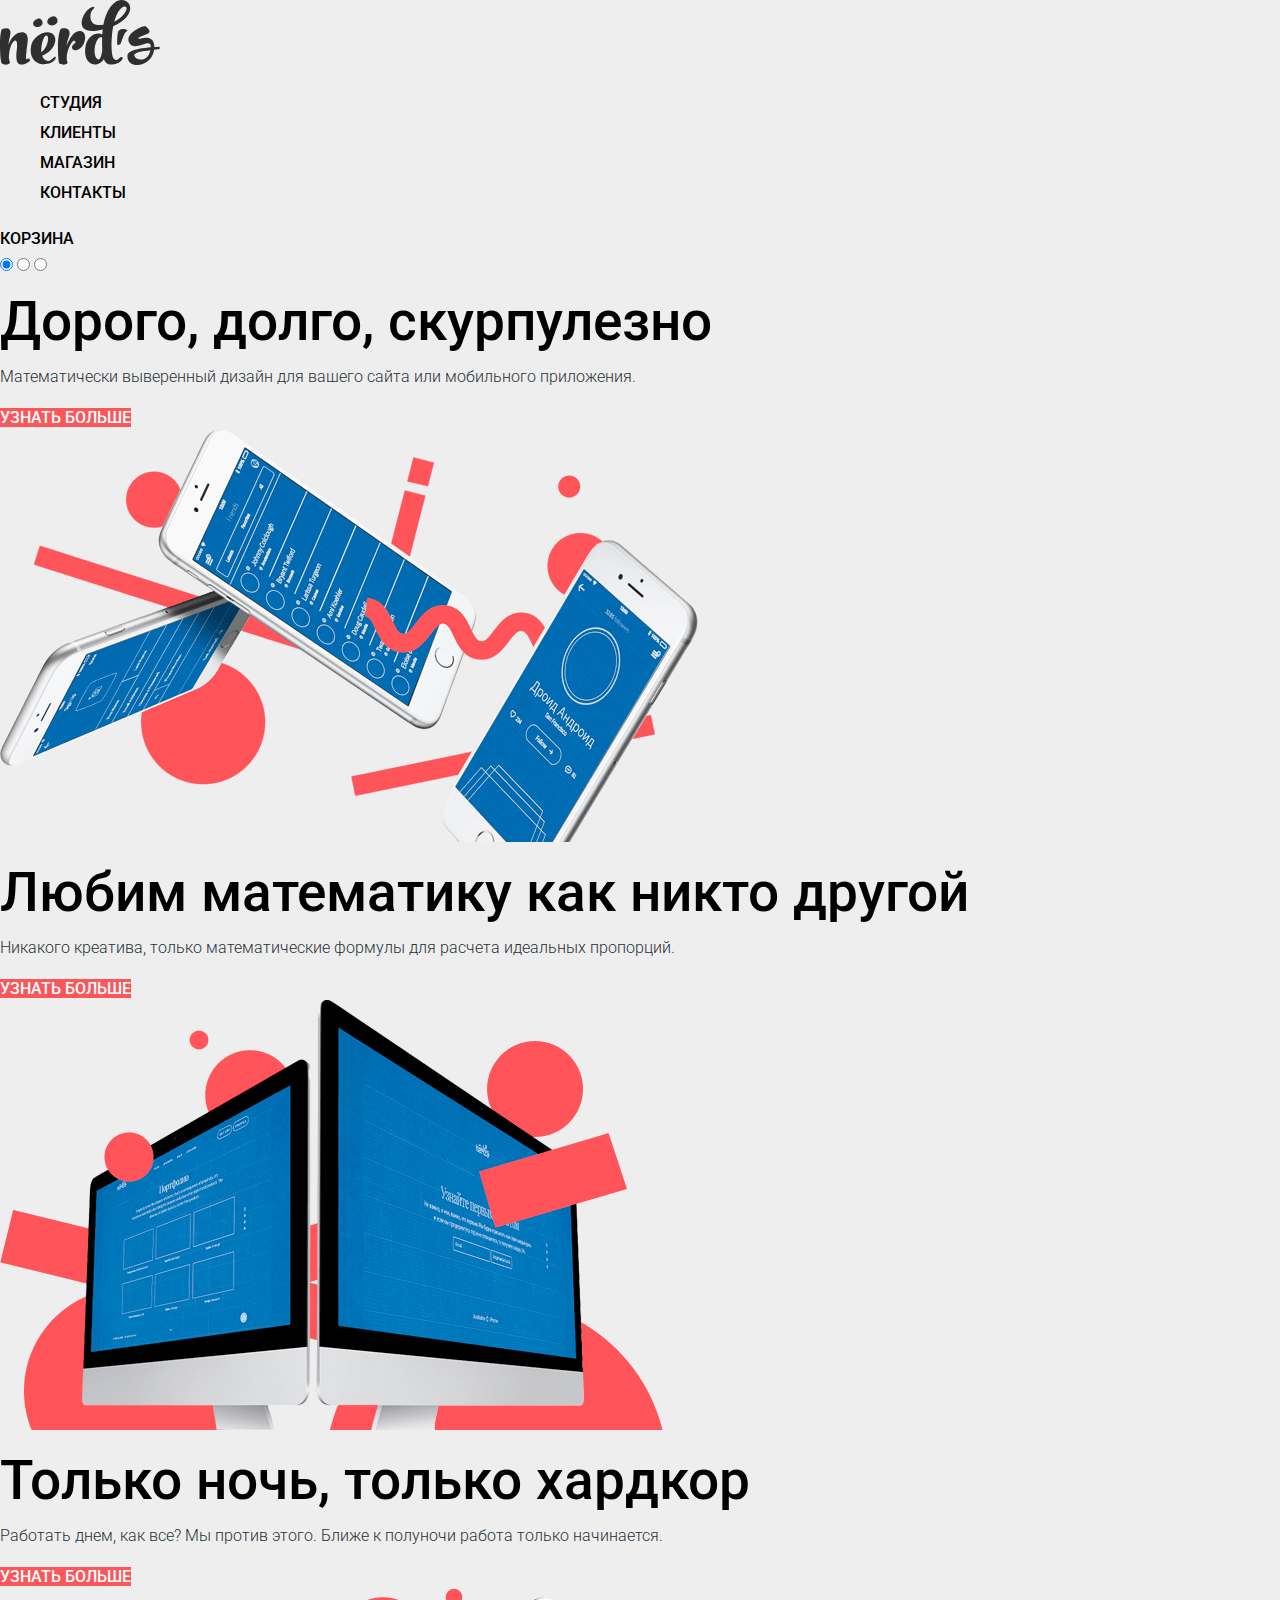
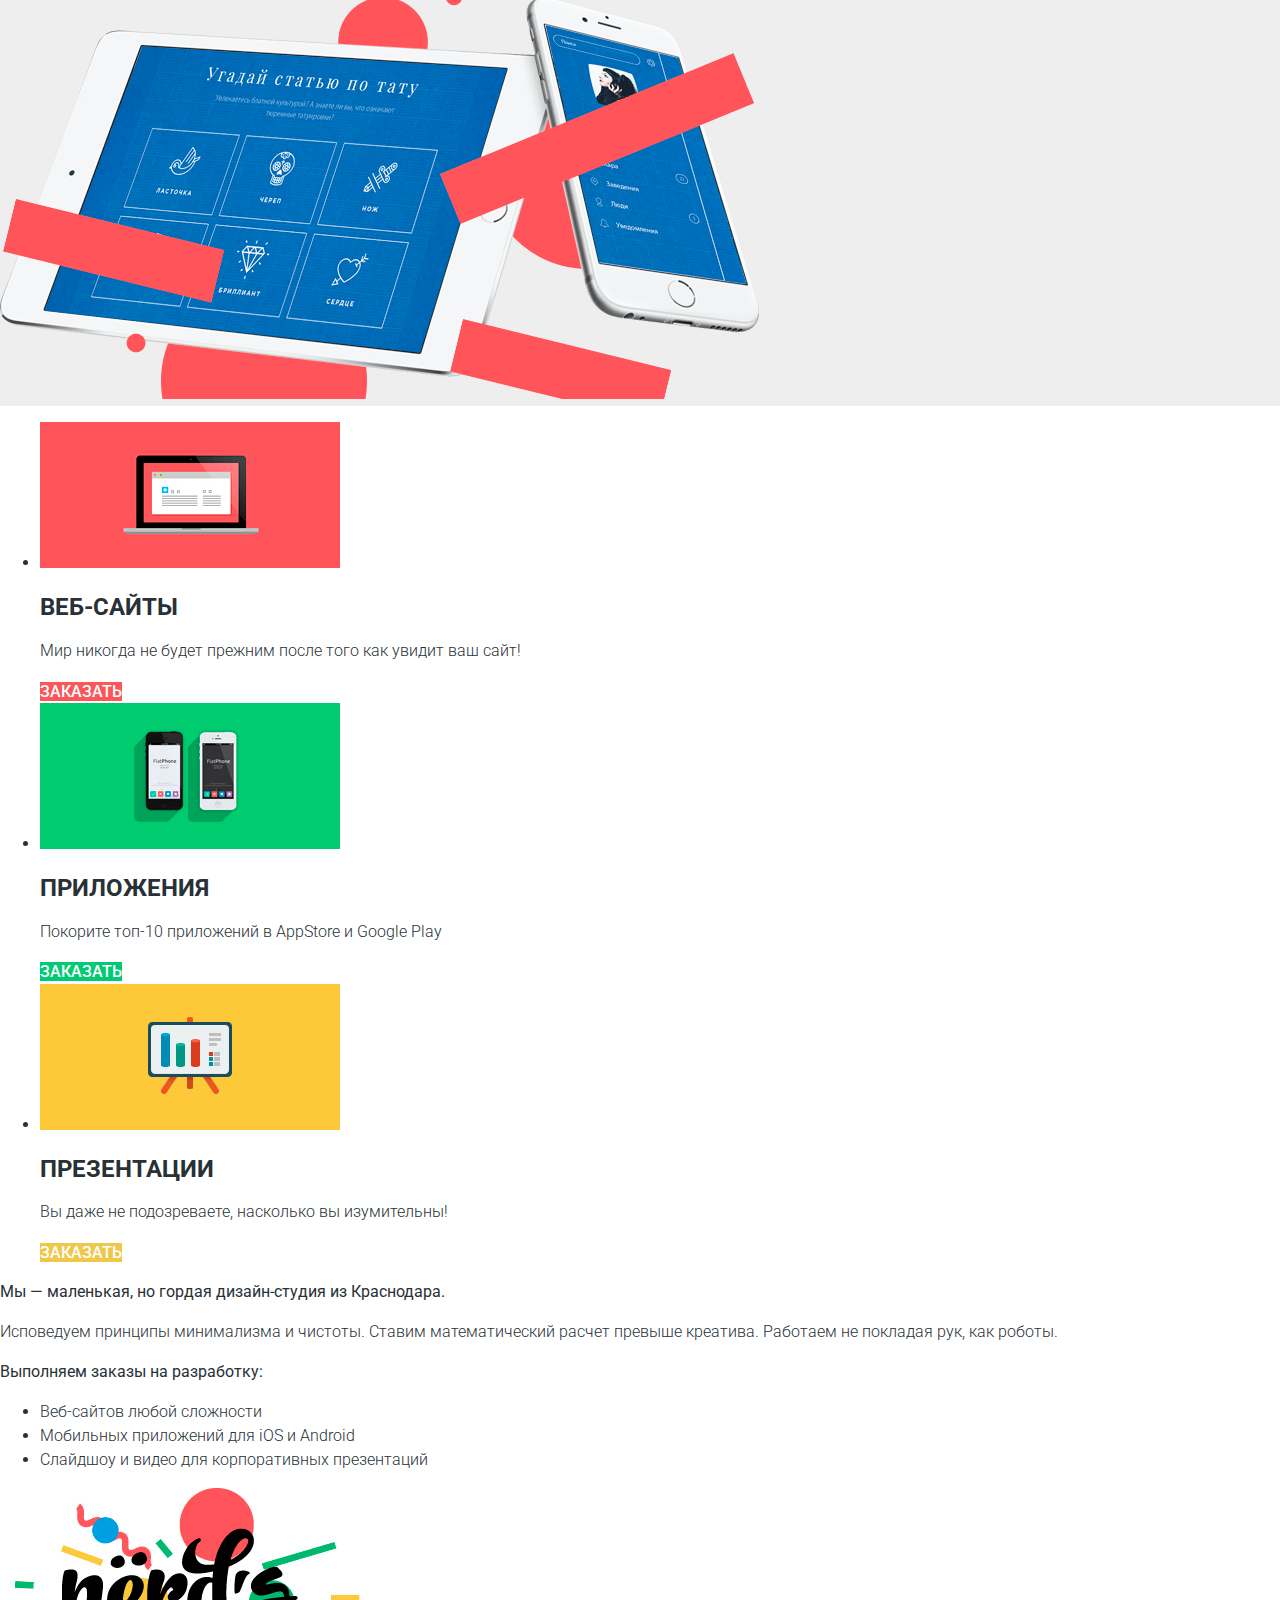
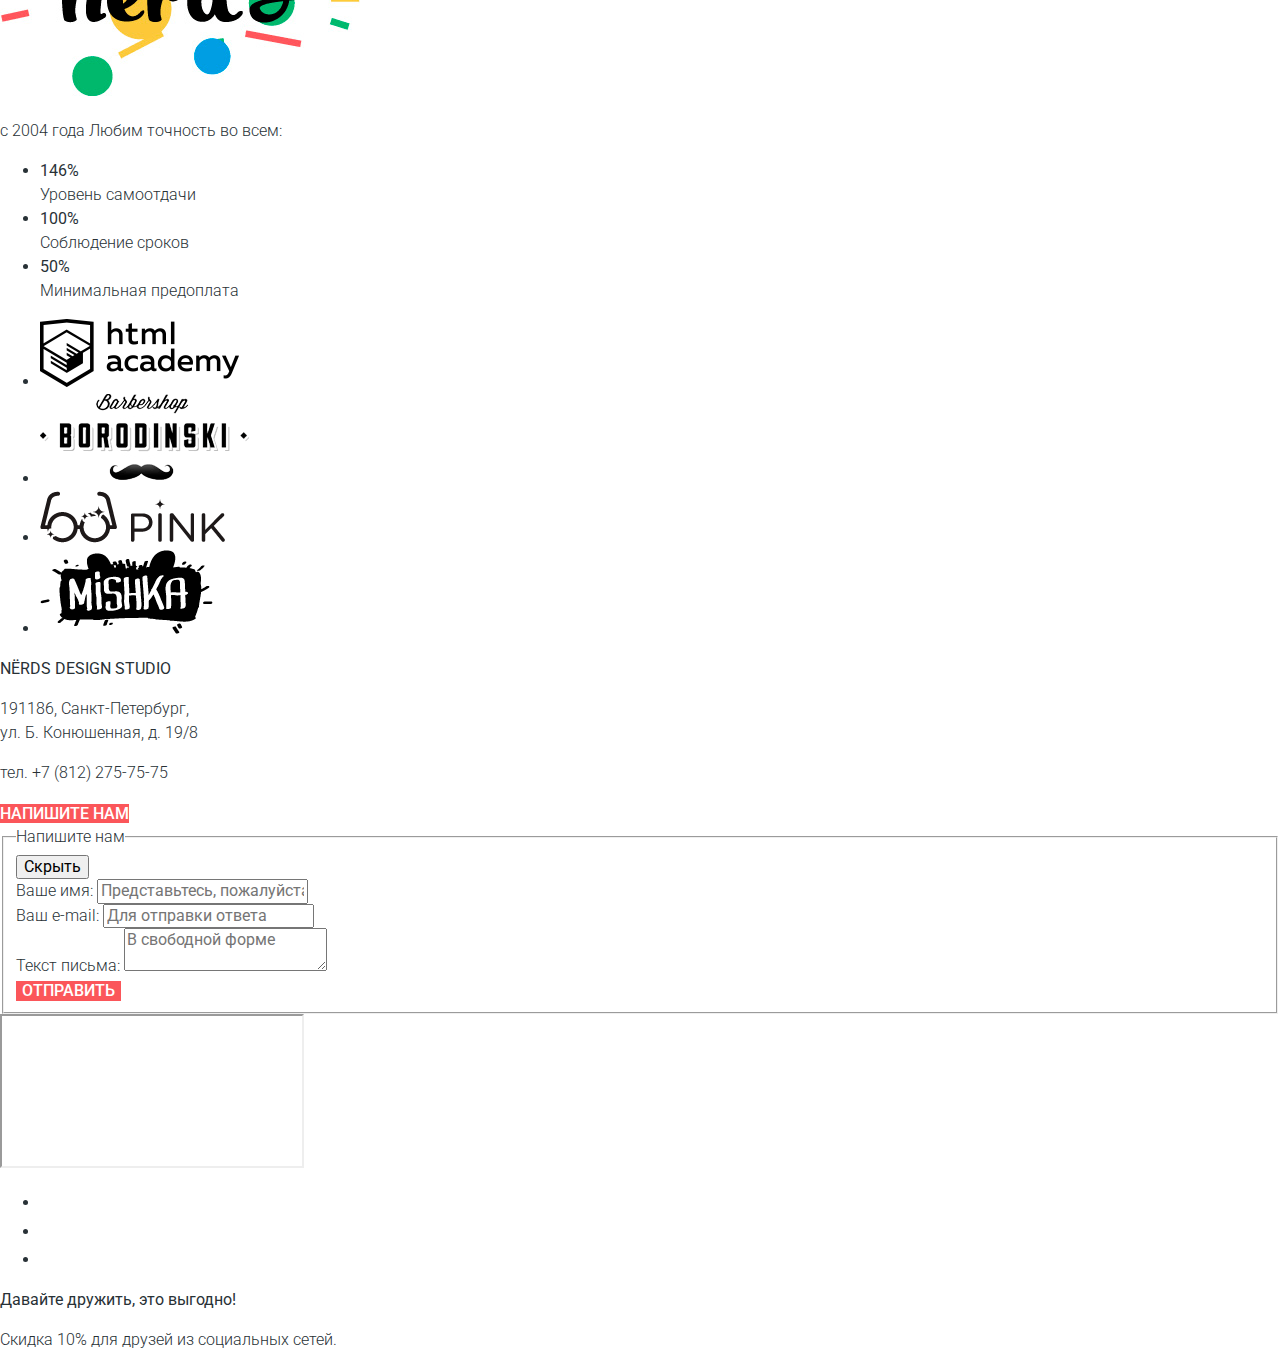
==== index.html @ 7678beea "Початок CSS" ====
<!DOCTYPE html>
<html lang="ru">
<head>
	<meta charset="UTF-8">
	<title>NERDS - главная страница</title>
	<link href="https://fonts.googleapis.com/css?family=Roboto:400,500,700&amp;subset=cyrillic" rel="stylesheet">
	<link rel="stylesheet" href="normalize.css">
	<link rel="stylesheet" href="main.css">
</head>
<body>
	<header>

		<div class="conteiner">

			<div class="logo">
				<a><img src="img/nerds-logo.svg" width="160" height="65" alt="NERDS" ></a>
			</div>

			<nav class="main-navigation">
				<ul>
					<li>
						<a href="#">Студия</a>
					</li>
					<li>
						<a href="#">Клиенты</a>
					</li>
					<li>
						<a href="catalog.html">Магазин</a>
					</li>
					<li>
						<a href="#">Контакты</a>
					</li>
				</ul>
			</nav>

			<div class="user-block">
				<a href="#" class="user-cart">Корзина</a>
			</div>

		</div>

	</header>

	<main>
		
		<section class="features-slider">

			<div class="conteiner">

				<div class="slider-controls">
	
					<input id="firstSlide" type="radio" name="slide" checked>
					<input id="sekondSlide" type="radio" name="slide">
					<input id="thirdSlide" type="radio" name="slide">

				</div>
				<div class="slide-1">

					<div class="feature-text">
						<p><b class="slide-lead">Дорого, долго, скурпулезно</b></p>
						<p>Математически выверенный дизайн 
						для вашего сайта или мобильного приложения.</p>
						<a class="btn btn-red" href="#">Узнать больше</a>
					</div>
	
					<img class="slide-img" src="img/slide1.png" width="698" height="413" alt="">

				</div>

				<div class="slide-2">

					<div class="feature-text">
						<p><b class="slide-lead">Любим математику как никто другой</b></p>
						<p>Никакого креатива, только математические формулы 
						для расчета идеальных пропорций.</p>
						<a class="btn btn-red" href="#">Узнать больше</a>
					</div>

					<img class="slide-img" src="img/slide2.png" width="663" height="430" alt="">

				</div>

				<div class="slide-3">
					<div class="feature-text">
						<p><b class="slide-lead">Только ночь, только хардкор</b></p>
						<p>Работать днем, как все? Мы против этого.
						Ближе к полуночи работа только начинается.</p>
						<a class="btn btn-red" href="#">Узнать больше</a>
					</div>

					<img class="slide-img" src="img/slide3.png" width="759" height="411" alt="">

				</div>
			</div>		
		</section>

		<section class="servises" class="conteiner">
			<ul class="servises-items">
				<li>
					<img src="img/illustration-1.png" width="300" height="146" alt="ВЕБ-САЙТЫ" class="servises-image">
					<h2>ВЕБ-САЙТЫ</h2>
					<p>Мир никогда не будет прежним после того как увидит ваш сайт!</p>
					<a class="btn btn-red" href="#" >Заказать</a>
				</li>

				<li>
					<img src="img/illustration-2.png" width="300" height="146" alt="ПРИЛОЖЕНИЯ" class="servises-image">
					<h2>ПРИЛОЖЕНИЯ</h2>
					<p>Покорите топ-10 приложений в AppStore и Google Play</p>
					<a class="btn btn-green" href="#">Заказать</a>
				</li>

				<li>
					<img src="img/illustration-3.png" width="300" height="146" alt="ПРЕЗЕНТАЦИИ" class="servises-image">
					<h2>ПРЕЗЕНТАЦИИ</h2>
					<p>Вы даже не подозреваете, насколько вы изумительны!</p>
					<a class="btn btn-yelow" href="#">Заказать</a>
				</li>
			</ul>
			</section>

		<section class="about-as"  class="conteiner">

			<div class="about-right">
				<p><b class="about-lead">Мы — маленькая, но гордая
				дизайн-студия из Краснодара.</b></p>
				<p>Исповедуем принципы минимализма и чистоты. Ставим математический расчет
				превыше креатива. Работаем не покладая рук, как роботы.</p>
				<b>Выполняем заказы на разработку:</b>
				<ul class="servises-list">
					<li>Веб-сайтов любой сложности</li>
					<li>Мобильных приложений для iOS и Android</li>
					<li>Слайдшоу и видео для корпоративных презентаций</li>
				</ul>
			</div>

			<div class="about-left">
				<img src="img/nerds-illustration.png" width="360" height="208" alt="NERDS" class="abaut-logo">
				<div class="about-fitchers">
					<p>с 2004 года Любим точность во всем:</p>
					<ul>
						<li><b>146%</b> <br> Уровень
						самоотдачи</li>
						<li><b>100%</b> <br> Соблюдение 
						сроков</li>
						<li><b>50%</b> <br> Минимальная
						предоплата</li>
					</ul>
				</div>
			</div>

		</section>

		<div class="partners" class="conteiner">

			<ul class="partners-logo">

				<li><a href="#"><img src="img/logo-1.png" width="199" height="68" alt="HTMLAcademi"></a></li>

				<li><a href="#"><img src="img/logo-2.png" width="209" height="90" alt="Borodinski"></a></li>

				<li><a href="#"><img src="img/logo-3.png" width="185" height="52" alt="Pink"></a></li>

				<li><a href="#"><img src="img/logo-4.png" width="173" height="84" alt="Mishka"></a></li>

			</ul>

		</div>
		
	</main>

	<footer>

		<div class="map-with-contacts">

			<div class="conteiner">

				<div class="contacts">
					<b>NЁRDS DESIGN STUDIO</b>
					<p>191186, Санкт-Петербург,<br>
					ул. Б. Конюшенная, д. 19/8</p>
					<p>тел. +7 (812) 275-75-75</p>
					<a class="btn btn-red" href="#">Напишите нам</a>
				</div>

				<form action="#" method="post" class="write-us hidden">
					<fieldset class="write-us-field">
						<legend class="write-us-legend">Напишите нам</legend>
						<button type="button" class="close-cross-btn"><span class="visually-hidden">Скрыть</span></button>
						<div class="conteiner-iput-name">
							<label class="text-input">Ваше имя:
								<input type="text" name="user-name" placeholder="Представьтесь, пожалуйста">
							</label>
						</div>
						<div class="conteiner-iput-mail">
							<label class="text-input">Ваш e-mail:
								<input type="text" name="user-mail" placeholder="Для отправки ответа">
							</label>
						</div>
						<div class="conteiner-iput-text">
							<label class="text-input">Текст письма:
								<textarea name="user-text" id="user-text-input" placeholder="В свободной форме"></textarea>
							</label>
						</div>
						<button type="submit" class="btn btn-red">ОТПРАВИТЬ</button>
					</fieldset>
				</form>

			</div>

			<iframe class="map" src="https://www.google.com/maps/embed?pb=!1m18!1m12!1m3!1d1998.5989817947686!2d30.320959575543156!3d59.93879621560312!2m3!1f0!2f0!3f0!3m2!1i1024!2i768!4f13.1!3m3!1m2!1s0x4696310fca5ba729%3A0xea9c53d4493c879f!2z0JHQvtC70YzRiNCw0Y8g0JrQvtC90Y7RiNC10L3QvdCw0Y8g0YPQuy4sIDE5LCDQodCw0L3QutGCLdCf0LXRgtC10YDQsdGD0YDQsywgMTkxMTg2!5e0!3m2!1sru!2sru!4v1505742543957"></iframe>

		</div>

		<div class="conteiner">

			<div class="social-links">

				<ul class="social-icons">
					<li><a href="#"><img src="img/vk-icon.svg" width="26" height="15" alt="Вконтакте"></a></li>
					<li><a href="#"><img src="img/fb-icon.svg" width="12" height="22" alt="Фейсбук"></a></li>
					<li><a href="#"><img src="img/insta-icon.svg" width="21" height="21" alt="Твитер"></a></li>
				</ul>

				<div class="slogan">
					<b>Давайте дружить, это выгодно!</b>
					<p>Скидка 10% для друзей из социальных сетей.</p>
				</div>

			</div>

		</div>		
	</footer>
</body>
</html>
---- main.css ----
body {
	padding: 0;
	margin: 0;

	font-family: "Roboto", Arial, sans-serif;
	font-size: 16px;
	line-height: 24px;
	font-weight: 300;
	color: #283136;
}

a {
 	text-decoration: none;
}

.btn {
 	font-size: 16px;
	line-height: 18px;
	font-weight: 500;
	color: #ffffff;
	text-transform: uppercase;
	text-align: center;
	vertical-align: middle;
	border: none;
}

.btn-red {
 	background-color: #fb565a;
}

.btn-red:hover,
.btn-red:focus {
	background-color: #e74246;
}

.btn-red:active {
	background-color: #d7373b;
	box-shadow: inset 0 3px 0 0 #c13135;
	color: #e37376;
}

.btn-green {
 	background-color: #00ca74;
}

.btn-green:hover,
.btn-green:focus {
	background-color: #00bc6c;
}

.btn-green:active {
	background-color: #00aa62;
	box-shadow: inset 0 3px 0 0 #009958;
	color: #4dc491;
}

.btn-yelow {
 	background-color: #efc84a;
}

.btn-yelow:hover,
.btn-yelow:focus {
	background-color: #eab534;
}

.btn-yelow:active {
	background-color: #e5a722;
	box-shadow: inset 0 3px 0 0 #ce961f;
	color: #ebba53;
}

.btn-gray {
	color: #000000;
	background-color: #eeeeee;
}

.btn-gray:hover,
.btn-gray:focus {
	background-color: #dfdfdf;
}

.btn-gray:active {
	background-color: #d5d5d5;
	box-shadow: inset 0 3px 0 0 #bfbfbf;
	color: #959595;
}

.main-navigation, .user-block {
 	line-height: 30px;
	font-weight: 500;
	color: #000000;
	text-transform: uppercase;
}

.main-navigation ul {
 	list-style: none;
}

.main-navigation a, .user-block a {
	color: #000000;
}

.main-navigation a:hover,
.user-block a:hover,
.main-navigation a:focus,
.user-block a:focus {
	color: #fb565a;
}

.main-navigation a:active,
.user-block a:active {
	color: inherit;
	opacity: 0.3;
}

.logo a:hover,
.logo a:focus {
	opacity: 0.8;
}
.logo a:active {
	opacity: 0.3;
}

header {
	background-color: #eeeeee;
}

.feature-text {
	text-align: left;
}

.slide-lead {
	font-size: 55px;
	line-height: 55px;
	font-weight: 500;
	color: #000000;
}

.features-slider {
	background-color: #eeeeee;
}
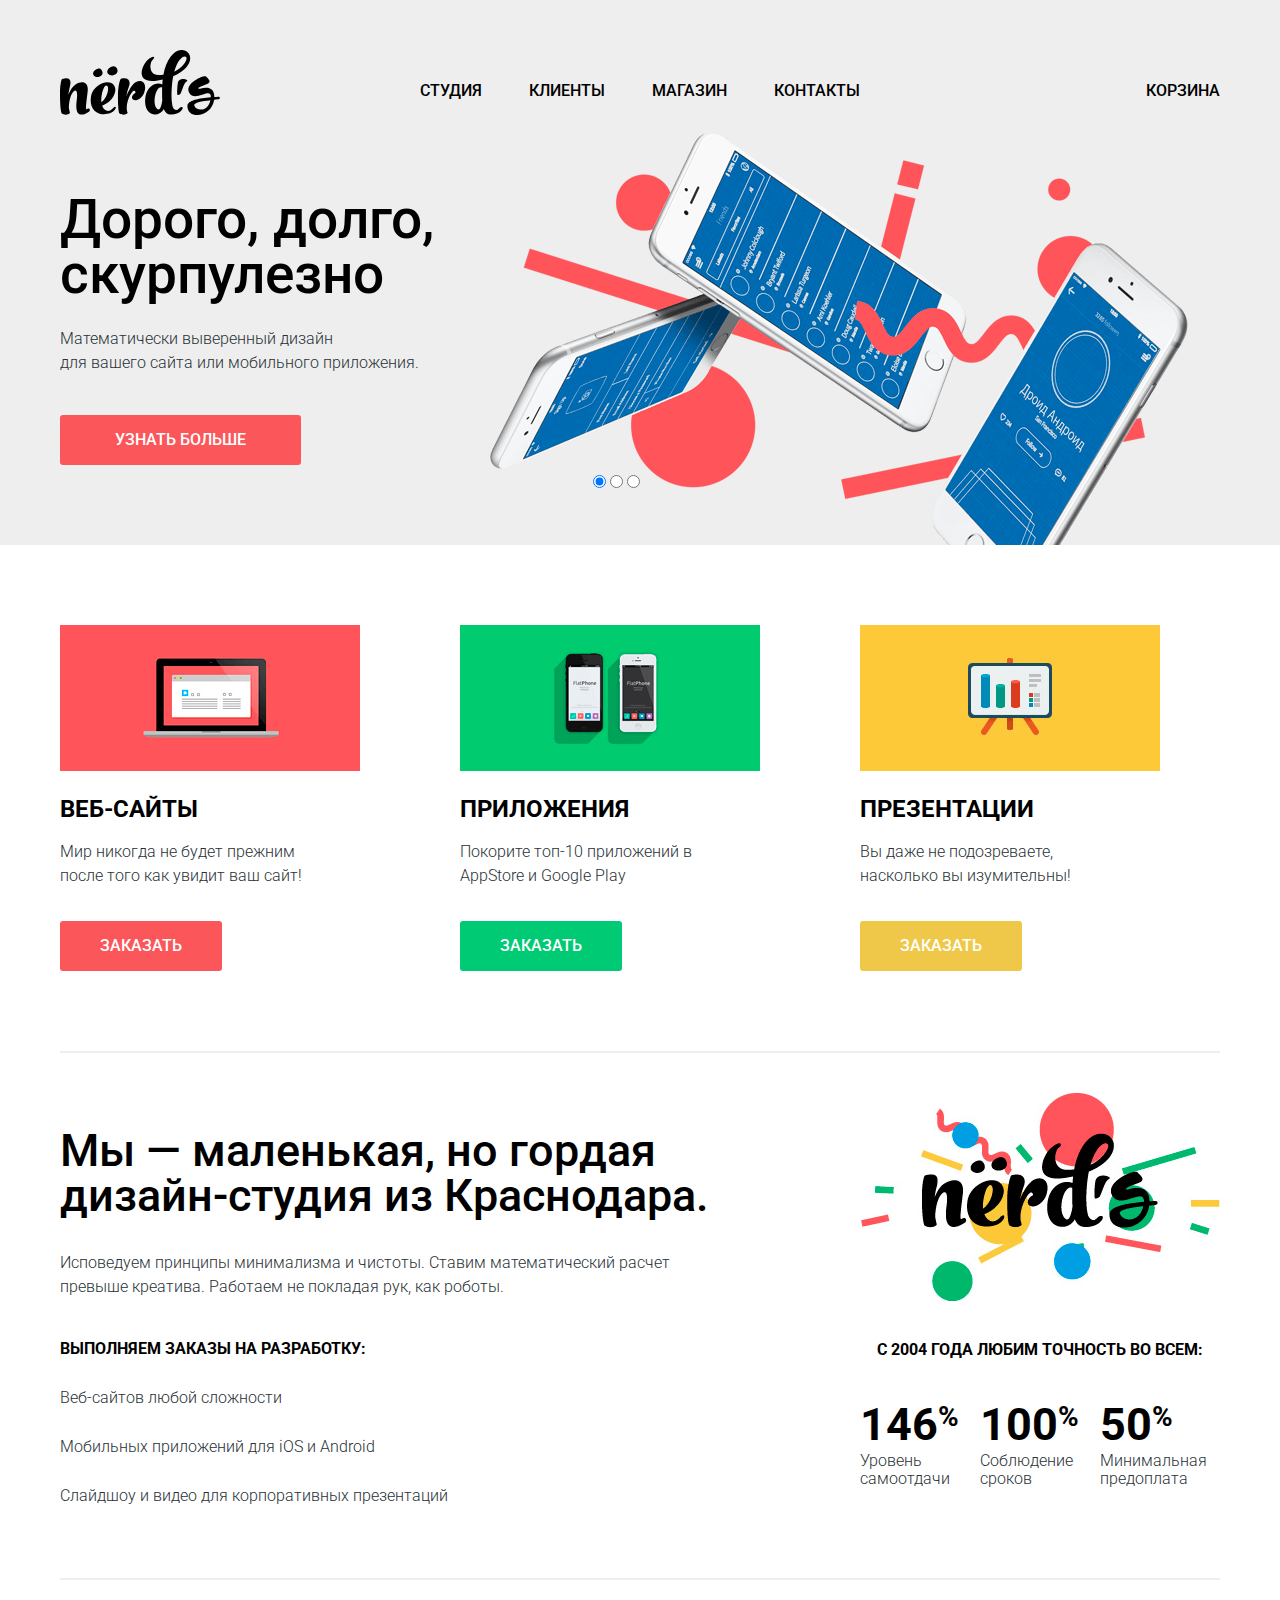
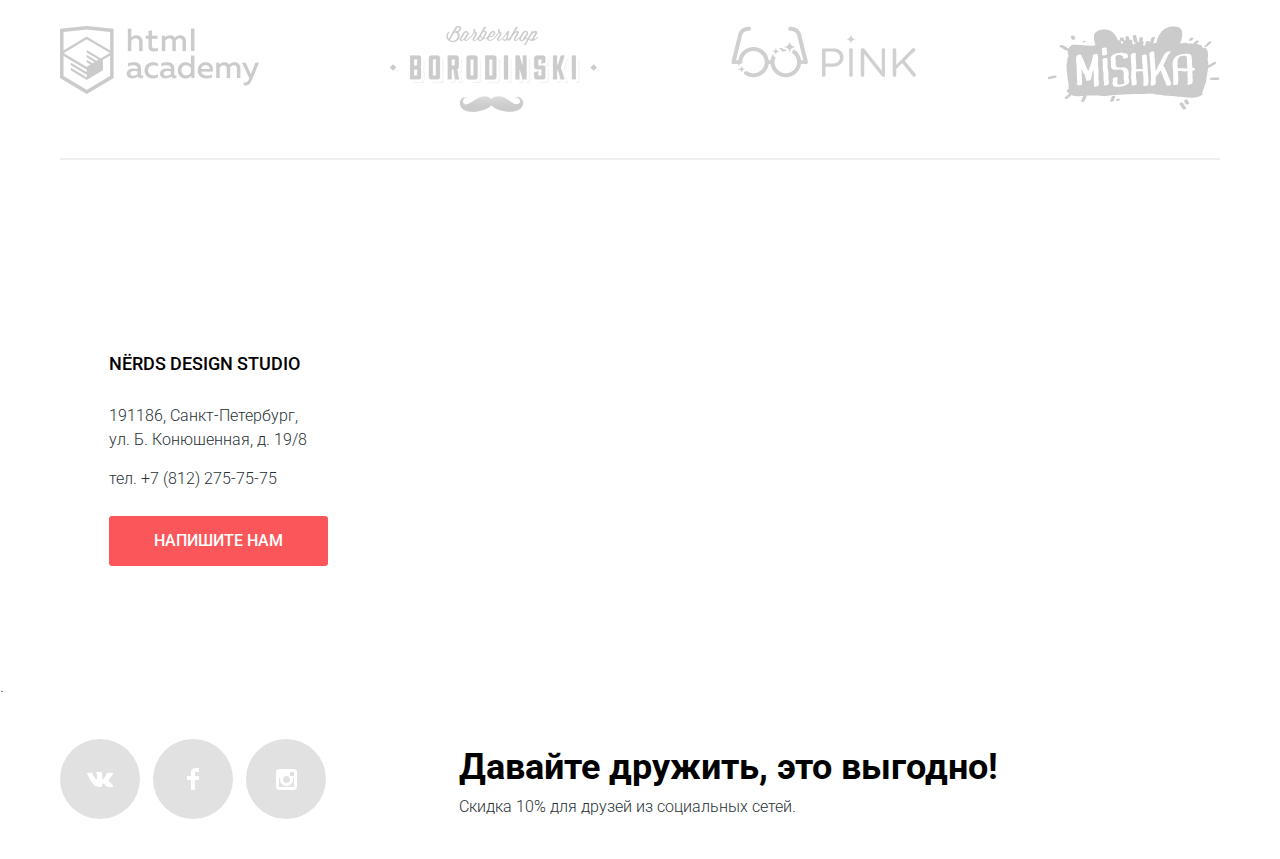
==== commit e3f221da: "Сверстал главную страницу(css)" ====
--- a/index.html
+++ b/index.html
@@ -8,9 +8,10 @@
 	<link rel="stylesheet" href="main.css">
 </head>
 <body>
-	<header>
-
-		<div class="conteiner">
+
+	<header class="main-header">
+
+		<div class="conteiner main-navigation-block">
 
 			<div class="logo">
 				<a><img src="img/nerds-logo.svg" width="160" height="65" alt="NERDS" ></a>
@@ -54,167 +55,171 @@
 					<input id="thirdSlide" type="radio" name="slide">
 
 				</div>
-				<div class="slide-1">
+				<div class="slide-1 slide-content active">
 
 					<div class="feature-text">
 						<p><b class="slide-lead">Дорого, долго, скурпулезно</b></p>
-						<p>Математически выверенный дизайн 
+						<p>Математически выверенный дизайн<br> 
 						для вашего сайта или мобильного приложения.</p>
 						<a class="btn btn-red" href="#">Узнать больше</a>
 					</div>
-	
-					<img class="slide-img" src="img/slide1.png" width="698" height="413" alt="">
-
-				</div>
-
-				<div class="slide-2">
+						
+				</div>
+
+				<div class="slide-2 slide-content">
 
 					<div class="feature-text">
 						<p><b class="slide-lead">Любим математику как никто другой</b></p>
-						<p>Никакого креатива, только математические формулы 
+						<p>Никакого креатива, только математические формулы<br>
 						для расчета идеальных пропорций.</p>
 						<a class="btn btn-red" href="#">Узнать больше</a>
 					</div>
 
-					<img class="slide-img" src="img/slide2.png" width="663" height="430" alt="">
-
-				</div>
-
-				<div class="slide-3">
+				</div>
+
+				<div class="slide-3 slide-content">
 					<div class="feature-text">
-						<p><b class="slide-lead">Только ночь, только хардкор</b></p>
-						<p>Работать днем, как все? Мы против этого.
+						<p><b class="slide-lead">Только ночь,<br>только хардкор</b></p>
+						<p>Работать днем, как все? Мы против этого.<br>
 						Ближе к полуночи работа только начинается.</p>
 						<a class="btn btn-red" href="#">Узнать больше</a>
 					</div>
 
-					<img class="slide-img" src="img/slide3.png" width="759" height="411" alt="">
-
 				</div>
 			</div>		
 		</section>
 
-		<section class="servises" class="conteiner">
-			<ul class="servises-items">
-				<li>
-					<img src="img/illustration-1.png" width="300" height="146" alt="ВЕБ-САЙТЫ" class="servises-image">
-					<h2>ВЕБ-САЙТЫ</h2>
-					<p>Мир никогда не будет прежним после того как увидит ваш сайт!</p>
-					<a class="btn btn-red" href="#" >Заказать</a>
-				</li>
-
-				<li>
-					<img src="img/illustration-2.png" width="300" height="146" alt="ПРИЛОЖЕНИЯ" class="servises-image">
-					<h2>ПРИЛОЖЕНИЯ</h2>
-					<p>Покорите топ-10 приложений в AppStore и Google Play</p>
-					<a class="btn btn-green" href="#">Заказать</a>
-				</li>
-
-				<li>
-					<img src="img/illustration-3.png" width="300" height="146" alt="ПРЕЗЕНТАЦИИ" class="servises-image">
-					<h2>ПРЕЗЕНТАЦИИ</h2>
-					<p>Вы даже не подозреваете, насколько вы изумительны!</p>
-					<a class="btn btn-yelow" href="#">Заказать</a>
-				</li>
-			</ul>
+		<div class="conteiner">
+			<section class="servises">
+				<ul class="servises-items">
+					<li>
+						<img src="img/illustration-1.png" width="300" height="146" alt="ВЕБ-САЙТЫ" class="servises-image">
+						<h2>ВЕБ-САЙТЫ</h2>
+						<p>Мир никогда не будет прежним<br>после того как увидит ваш сайт!</p>
+						<a class="btn btn-red" href="#" >Заказать</a>
+					</li>
+
+					<li>
+						<img src="img/illustration-2.png" width="300" height="146" alt="ПРИЛОЖЕНИЯ" class="servises-image">
+						<h2>ПРИЛОЖЕНИЯ</h2>
+						<p>Покорите топ-10 приложений в<br>AppStore и Google Play</p>
+						<a class="btn btn-green" href="#">Заказать</a>
+					</li>
+
+					<li>
+						<img src="img/illustration-3.png" width="300" height="146" alt="ПРЕЗЕНТАЦИИ" class="servises-image">
+						<h2>ПРЕЗЕНТАЦИИ</h2>
+						<p>Вы даже не подозреваете,<br>насколько вы изумительны!</p>
+						<a class="btn btn-yelow" href="#">Заказать</a>
+					</li>
+				</ul>
 			</section>
-
-		<section class="about-as"  class="conteiner">
-
-			<div class="about-right">
-				<p><b class="about-lead">Мы — маленькая, но гордая
-				дизайн-студия из Краснодара.</b></p>
-				<p>Исповедуем принципы минимализма и чистоты. Ставим математический расчет
-				превыше креатива. Работаем не покладая рук, как роботы.</p>
-				<b>Выполняем заказы на разработку:</b>
-				<ul class="servises-list">
-					<li>Веб-сайтов любой сложности</li>
-					<li>Мобильных приложений для iOS и Android</li>
-					<li>Слайдшоу и видео для корпоративных презентаций</li>
-				</ul>
-			</div>
-
-			<div class="about-left">
-				<img src="img/nerds-illustration.png" width="360" height="208" alt="NERDS" class="abaut-logo">
-				<div class="about-fitchers">
-					<p>с 2004 года Любим точность во всем:</p>
-					<ul>
-						<li><b>146%</b> <br> Уровень
-						самоотдачи</li>
-						<li><b>100%</b> <br> Соблюдение 
-						сроков</li>
-						<li><b>50%</b> <br> Минимальная
-						предоплата</li>
+		</div>
+
+		<div class="conteiner">
+			<section class="about-as">
+
+				<div class="about-right">
+					<p><b class="about-lead">Мы — маленькая, но гордая
+					дизайн-студия из Краснодара.</b></p>
+					<p class="about-text">Исповедуем принципы минимализма и чистоты. Ставим математический расчет
+					превыше креатива. Работаем не покладая рук, как роботы.</p>
+					<b>Выполняем заказы на разработку:</b>
+					<ul class="servises-list">
+						<li>Веб-сайтов любой сложности</li>
+						<li>Мобильных приложений для iOS и Android</li>
+						<li>Слайдшоу и видео для корпоративных презентаций</li>
 					</ul>
 				</div>
-			</div>
-
-		</section>
-
-		<div class="partners" class="conteiner">
-
-			<ul class="partners-logo">
-
-				<li><a href="#"><img src="img/logo-1.png" width="199" height="68" alt="HTMLAcademi"></a></li>
-
-				<li><a href="#"><img src="img/logo-2.png" width="209" height="90" alt="Borodinski"></a></li>
-
-				<li><a href="#"><img src="img/logo-3.png" width="185" height="52" alt="Pink"></a></li>
-
-				<li><a href="#"><img src="img/logo-4.png" width="173" height="84" alt="Mishka"></a></li>
-
-			</ul>
-
-		</div>
-		
+
+				<div class="about-left">
+					<img src="img/nerds-illustration.png" width="360" height="208" alt="NERDS" class="abaut-logo">
+					<div class="about-fitchers">
+						<p>с 2004 года Любим точность во всем:</p>
+						<ul>
+							<li><b>146<sup>%</sup></b> <br> Уровень
+							самоотдачи</li>
+							<li><b>100<sup>%</sup></b> <br> Соблюдение 
+							сроков</li>
+							<li><b>50<sup>%</sup></b> <br> Минимальная
+							предоплата</li>
+						</ul>
+					</div>
+				</div>
+
+			</section>
+		</div>
+
+		<div class="conteiner">
+			<section class="partners">
+
+				<ul class="partners-logo">
+
+					<li><a href="#"><img src="img/logo-1.png" width="199" height="68" alt="HTMLAcademi"></a></li>
+
+					<li><a href="#"><img src="img/logo-2.png" width="209" height="90" alt="Borodinski"></a></li>
+
+					<li><a href="#"><img src="img/logo-3.png" width="185" height="52" alt="Pink"></a></li>
+
+					<li><a href="#"><img src="img/logo-4.png" width="173" height="84" alt="Mishka"></a></li>
+
+				</ul>
+
+			</section>
+		</div>
+
 	</main>
 
 	<footer>
 
 		<div class="map-with-contacts">
 
-			<div class="conteiner">
-
-				<div class="contacts">
-					<b>NЁRDS DESIGN STUDIO</b>
-					<p>191186, Санкт-Петербург,<br>
-					ул. Б. Конюшенная, д. 19/8</p>
-					<p>тел. +7 (812) 275-75-75</p>
-					<a class="btn btn-red" href="#">Напишите нам</a>
-				</div>
-
-				<form action="#" method="post" class="write-us hidden">
-					<fieldset class="write-us-field">
-						<legend class="write-us-legend">Напишите нам</legend>
-						<button type="button" class="close-cross-btn"><span class="visually-hidden">Скрыть</span></button>
-						<div class="conteiner-iput-name">
-							<label class="text-input">Ваше имя:
-								<input type="text" name="user-name" placeholder="Представьтесь, пожалуйста">
-							</label>
-						</div>
-						<div class="conteiner-iput-mail">
-							<label class="text-input">Ваш e-mail:
-								<input type="text" name="user-mail" placeholder="Для отправки ответа">
-							</label>
-						</div>
-						<div class="conteiner-iput-text">
-							<label class="text-input">Текст письма:
-								<textarea name="user-text" id="user-text-input" placeholder="В свободной форме"></textarea>
-							</label>
-						</div>
-						<button type="submit" class="btn btn-red">ОТПРАВИТЬ</button>
-					</fieldset>
-				</form>
-
-			</div>
-
-			<iframe class="map" src="https://www.google.com/maps/embed?pb=!1m18!1m12!1m3!1d1998.5989817947686!2d30.320959575543156!3d59.93879621560312!2m3!1f0!2f0!3f0!3m2!1i1024!2i768!4f13.1!3m3!1m2!1s0x4696310fca5ba729%3A0xea9c53d4493c879f!2z0JHQvtC70YzRiNCw0Y8g0JrQvtC90Y7RiNC10L3QvdCw0Y8g0YPQuy4sIDE5LCDQodCw0L3QutGCLdCf0LXRgtC10YDQsdGD0YDQsywgMTkxMTg2!5e0!3m2!1sru!2sru!4v1505742543957"></iframe>
-
-		</div>
-
-		<div class="conteiner">
-
-			<div class="social-links">
+			<div class="map-conteiner">
+
+				<div class="conteiner">
+
+					<div class="contacts">
+						<b>Nёrds Design Studio</b>
+						<p>191186, Санкт-Петербург,<br>
+						ул. Б. Конюшенная, д. 19/8</p>
+						<p>тел. +7 (812) 275-75-75</p>
+						<a class="btn btn-red" href="#">Напишите нам</a>
+					</div>
+
+					<form action="#" method="post" class="write-us hidden visually-hidden">
+						<fieldset class="write-us-field">
+							<legend class="write-us-legend">Напишите нам</legend>
+							<button type="button" class="close-cross-btn"><span class="visually-hidden">Скрыть</span></button>
+							<div class="conteiner-iput-name">
+								<label class="text-input">Ваше имя:
+									<input type="text" name="user-name" placeholder="Представьтесь, пожалуйста" class="pop-ap-input">
+								</label>
+							</div>
+							<div class="conteiner-iput-mail">
+								<label class="text-input">Ваш e-mail:
+									<input type="text" name="user-mail" placeholder="Для отправки ответа" class="pop-ap-input">
+								</label>
+							</div>
+							<div class="conteiner-iput-text">
+								<label class="text-input">Текст письма:
+									<textarea name="user-text" id="user-text-input" placeholder="В свободной форме" class="pop-ap-input"></textarea>
+								</label>
+							</div>
+							<button type="submit" class="btn btn-red">ОТПРАВИТЬ</button>
+						</fieldset>
+					</form>
+
+				</div>
+
+				<iframe class="map" src="https://www.google.com/maps/embed?pb=!1m18!1m12!1m3!1d1998.5989817947686!2d30.320959575543156!3d59.93879621560312!2m3!1f0!2f0!3f0!3m2!1i1024!2i768!4f13.1!3m3!1m2!1s0x4696310fca5ba729%3A0xea9c53d4493c879f!2z0JHQvtC70YzRiNCw0Y8g0JrQvtC90Y7RiNC10L3QvdCw0Y8g0YPQuy4sIDE5LCDQodCw0L3QutGCLdCf0LXRgtC10YDQsdGD0YDQsywgMTkxMTg2!5e0!3m2!1sru!2sru!4v1505742543957"></iframe>
+
+			</div>
+
+		</div>.
+
+		<div class="conteiner">
+
+			<div class="futer-botom">
 
 				<ul class="social-icons">
 					<li><a href="#"><img src="img/vk-icon.svg" width="26" height="15" alt="Вконтакте"></a></li>
--- a/main.css
+++ b/main.css
@@ -1,28 +1,50 @@
-
-body {
+/*общие*/
+
+* {
 	padding: 0;
 	margin: 0;
-
+}
+body {
 	font-family: "Roboto", Arial, sans-serif;
 	font-size: 16px;
 	line-height: 24px;
 	font-weight: 300;
 	color: #283136;
+
 }
 
 a {
  	text-decoration: none;
 }
 
+img {
+	max-width: 100%;
+	height: auto;
+}
+
+.visually-hidden {
+  border: 0;
+  clip: rect(0 0 0 0);
+  height: 1px;
+  margin: -1px;
+  overflow: hidden;
+  padding: 0;
+  position: absolute;
+  white-space: nowrap;
+  width: 1px;
+}
+
+/*кнопки*/
+
 .btn {
- 	font-size: 16px;
-	line-height: 18px;
-	font-weight: 500;
+ 	font-weight: 500;
 	color: #ffffff;
 	text-transform: uppercase;
 	text-align: center;
 	vertical-align: middle;
+	display: inline-block;
 	border: none;
+	border-radius: 3px;
 }
 
 .btn-red {
@@ -35,9 +57,10 @@
 }
 
 .btn-red:active {
+	color: #e37376;
+
 	background-color: #d7373b;
 	box-shadow: inset 0 3px 0 0 #c13135;
-	color: #e37376;
 }
 
 .btn-green {
@@ -50,9 +73,10 @@
 }
 
 .btn-green:active {
+	color: #4dc491;
+
 	background-color: #00aa62;
 	box-shadow: inset 0 3px 0 0 #009958;
-	color: #4dc491;
 }
 
 .btn-yelow {
@@ -65,9 +89,10 @@
 }
 
 .btn-yelow:active {
+	color: #ebba53;
+
 	background-color: #e5a722;
 	box-shadow: inset 0 3px 0 0 #ce961f;
-	color: #ebba53;
 }
 
 .btn-gray {
@@ -86,18 +111,27 @@
 	color: #959595;
 }
 
-.main-navigation, .user-block {
- 	line-height: 30px;
+/*шапка*/
+
+.main-navigation,
+.user-block {
+	line-height: 30px;
 	font-weight: 500;
 	color: #000000;
 	text-transform: uppercase;
+	margin-top: 10px;
+}
+
+.user-block a {
+	text-align: right;
 }
 
 .main-navigation ul {
  	list-style: none;
 }
 
-.main-navigation a, .user-block a {
+.main-navigation a,
+ .user-block a {
 	color: #000000;
 }
 
@@ -114,6 +148,10 @@
 	opacity: 0.3;
 }
 
+.user-block{
+	text-align: right;
+}
+
 .logo a:hover,
 .logo a:focus {
 	opacity: 0.8;
@@ -126,9 +164,7 @@
 	background-color: #eeeeee;
 }
 
-.feature-text {
-	text-align: left;
-}
+/*слайдер*/
 
 .slide-lead {
 	font-size: 55px;
@@ -136,10 +172,501 @@
 	font-weight: 500;
 	color: #000000;
 }
+.about-lead {
+	font-size: 45px;
+	line-height: 45px;
+	font-weight: 500;
+	color: #000000;
+}
 
 .features-slider {
 	background-color: #eeeeee;
 }
 
-
-
+/*услуги*/
+
+.servises-items {
+	list-style: none;
+}
+
+.servises-items h2 {
+	font-size: 24px;
+	line-height: 30px;
+	font-weight: 700;
+	color: #000000;
+}
+
+/*Инфо-раздел*/
+
+.about-right>b {
+	text-transform: uppercase;
+	font-weight: 700;
+	color: #000000;
+}
+
+.servises-list {
+	list-style: none;
+}
+
+.about-fitchers>p {
+	text-transform: uppercase;
+	font-weight: 700;
+	color: #000000;
+}
+
+
+.about-fitchers ul {
+	list-style: none;
+}
+
+.about-fitchers b {
+	font-size: 45px;
+	line-height: 55px;
+	font-weight: 700;
+	color: #000000;
+}
+
+/*Партнеры*/
+
+.partners-logo {
+	list-style: none;
+}
+
+/*Подвал*/
+
+.social-icons {
+	list-style: none;
+}
+
+.social-icons a {
+	background-color: #e1e1e1;
+	height: 80px;
+	width: 80px;
+	border-radius: 40px;
+}
+
+.social-icons a:hover,
+.social-icons a:focus {
+	background-color: #e74246;
+}
+
+.slogan b {
+	font-size: 36px;
+	line-height: 56px;
+	font-weight: 700;
+	color: #000000;
+}
+
+/*контакты c картой*/
+
+.contacts b {
+	font-size: 18px;
+	line-height: 30px;
+	text-transform: uppercase;
+	font-weight: 500;
+	color: #000000;
+}
+
+/*pop-up*/
+
+.write-us-field {
+	border: 0;
+}
+
+.write-us-legend {
+	font-size: 45px;
+	line-height: 45px;
+	font-weight: 500;
+	color: #000000;
+}
+
+.write-us-field>div {
+	font-weight: 500;
+	color: #000000;
+}
+
+.pop-ap-input {
+	font-size: inherit;
+
+	background-color: transparent;
+	border: 2px solid #d7dcde;
+}
+
+.pop-ap-input:hover {
+	border-color: #b4b9bb;
+}
+
+.pop-ap-input:focus {
+	border-color: #000000;
+}
+
+/*страница магазина*/
+
+
+.head-main {
+	background-color: #eeeeee;
+}
+
+.title-catalog h1 {
+	font-size: 55px;
+	line-height: 55px;
+	font-weight: 500;
+	color: #000000;
+}
+
+/*Каталог*/
+
+.header-price,
+.header-grid,
+.heder-fitchers,
+.sorting-title,
+.card-name {
+	font-size: 18px;
+	line-height: 30px;
+	font-weight: 500;
+	color: #000000;
+	text-transform: uppercase;
+}
+
+.range-label {
+	text-transform: uppercase;
+}
+
+.range-label input {
+	font-size: inherit;
+	background-color: #ededed;
+	border: 0px;
+	border-radius: 3px;
+	text-align: center;
+}
+
+.range-control {
+	background-color: #ededed;
+}
+
+.radio:hover,
+.checkbox:hover {
+	color: #000000;
+}
+
+.sorting-list,
+.pagination {
+	list-style: none;
+}
+.sorting-list a {
+	color: #000000;
+	opacity: 0.3;
+}
+
+.sorting-list a:hover {
+	opacity: 0.6;
+}
+
+.sorting-list a:active {
+	opacity: 1;
+}
+
+.pagination a {
+	padding: 16px 21px;
+	border-radius: 3px;
+	color: #000000;
+	font-weight: 500;
+	background: #eeeeee;
+}
+
+.pagination a:hover {
+	background: #dfdfdf;
+}
+
+.pagination a:active {
+	color: #959595;
+	background: #d5d5d5;
+	box-shadow: inset 0 3px 0 0 #bfbfbf;
+}
+
+.pagination a.active {
+	background: inherit;
+	box-shadow: inset 0 0 0 3px #dbdbdb;
+}
+
+/*сетка*/
+
+.conteiner {
+	width: 1160px;
+	margin: 0 auto;
+	padding: 0 20px;
+}
+
+main {
+	display: flex;
+	flex-direction: column;
+}
+
+.main-navigation-block {
+	display: flex;
+	align-items: center;
+	justify-content: space-between;
+	padding-top: 50px; 
+}
+
+.main-navigation ul {
+	margin: 0;
+	padding: 0;
+	display: flex;	
+	width: 440px;
+	justify-content: space-between;
+	flex-wrap: wrap;
+}
+
+.user-block {
+	display: flex;
+	width: 160px;
+	flex-wrap: wrap;
+	justify-content: flex-end;
+}
+
+/*слайдер*/
+
+.features-slider {
+	position: relative;
+}
+
+.slider-controls {
+	position: absolute;
+	bottom: 50px;
+	right: 50%;
+	z-index: 2;
+}
+
+.slide-content {
+	position: absolute;
+	opacity: 0;
+	min-height: 423px;
+	z-index: -1;
+}
+
+.slide-1 {
+	background-image: url(img/slide1.png);
+	background-position: 430px bottom;
+	background-repeat: no-repeat;
+}
+
+.slide-2 {
+	background-image: url(img/slide2.png);
+	background-position: right bottom;
+	background-repeat: no-repeat;
+}
+
+.slide-3 {
+	background-image: url(img/slide3.png);
+	background-position: right bottom;
+	background-repeat: no-repeat;
+}
+
+.feature-text {
+	width: 560px;
+}
+
+.feature-text a {
+	padding: 13px 55px;
+}
+
+.slide-content.active {
+	display: flex;
+	position: relative;
+	z-index: 1;
+	opacity: 1;
+}
+
+.feature-text {
+	margin-top: 70px; 
+}
+
+.slide-lead {
+	display: block;
+	margin-bottom: 25px;
+}
+
+.feature-text a {
+	margin: 40px 0;
+}
+/*Услуги*/
+.servises {
+	border-bottom: 2px solid #eeeeee;
+	padding-bottom: 63px;
+}
+
+.servises-items {
+	display: flex;
+	padding-top: 80px;
+	justify-content: space-between;
+	width: 1100px;
+}
+
+.servises-items li {
+	width: 300px;
+}
+
+.servises-items img,
+.servises-items h2,
+.servises-items p {
+	display: inline-block;
+	margin-bottom: 16px;
+}
+
+.servises-items a {
+	margin: 17px 0;
+	padding: 13px 40px;
+}
+/* инфо-секция*/
+.about-as {
+	border-bottom: 2px solid #eeeeee;
+	padding-bottom: 45px;	
+	display: flex;
+	justify-content: space-between;
+}
+
+.about-right {
+	width: 660px;
+	margin-top: 75px;
+}
+
+.about-lead {
+	display: inline-block;
+	margin-bottom: 33px;
+}
+
+.about-text {
+	margin-bottom: 38px;
+}
+
+.about-right>b {
+	display: inline-block;
+	margin-bottom: 25px;
+}
+
+.servises-list li {
+	margin-bottom: 25px;
+}
+
+.about-left {
+	width: 360px;
+	margin-top: 40px;
+	text-align: center;
+}
+
+.about-left img {
+	margin-bottom: 30px;
+}
+
+.about-fitchers>p {
+	margin-bottom: 35px;
+}
+
+.about-fitchers ul {
+	display: flex;
+}
+	
+.about-fitchers li {
+	width: 120px;
+	text-align: left;
+	line-height: 18px;
+}
+
+.about-fitchers sup {
+	font-size: 28px;
+}
+
+/* Партнеры*/
+
+.partners {
+	border-bottom: 2px solid #eeeeee;
+	padding-bottom: 35px;	
+}
+
+.partners-logo {
+	display: flex;
+	margin-top: 46px;
+	justify-content: space-between;
+}
+
+.partners-logo a {
+	opacity: .2;
+}
+
+.partners-logo a:hover {
+	opacity: 1;
+}
+
+.partners-logo a:active {
+	opacity: .1;
+}
+
+/*контакты + карта*/
+
+.map {
+	width: 100%;
+	position: absolute;
+	min-height: 420px;
+	border: none;
+}
+
+.contacts {
+	position: absolute;
+	z-index: 1;
+	background-color: #ffffff;
+	box-sizing: border-box;
+	margin-top: 55px;
+	width: 320px; 
+	min-height: 310px;
+	padding: 49px;
+}
+
+.contacts b {
+	display: inline-block;
+	margin-bottom: 25px;
+}
+
+.contacts p {
+	margin-bottom: 15px;
+}
+
+.contacts p:nth-child(3) {
+	margin-bottom: 25px;
+}
+
+.contacts a {
+	padding: 13px 45px;
+}
+
+.map-conteiner {
+	position: relative;
+	min-height: 420px;
+	display: flex;
+	padding: 10px;
+	margin-top: 75px;
+}
+
+.futer-botom {
+	display: flex;
+	margin-top: 40px;
+	margin-bottom: 40px;
+}
+
+.social-icons {
+	display: flex;
+}
+
+.social-icons {
+	display: flex;
+	flex-wrap: wrap;
+	margin-right: 120px;
+}
+
+.social-icons a {
+	display: flex;
+	justify-content: center;
+	align-items: center;
+	margin-right: 13px;
+}
+
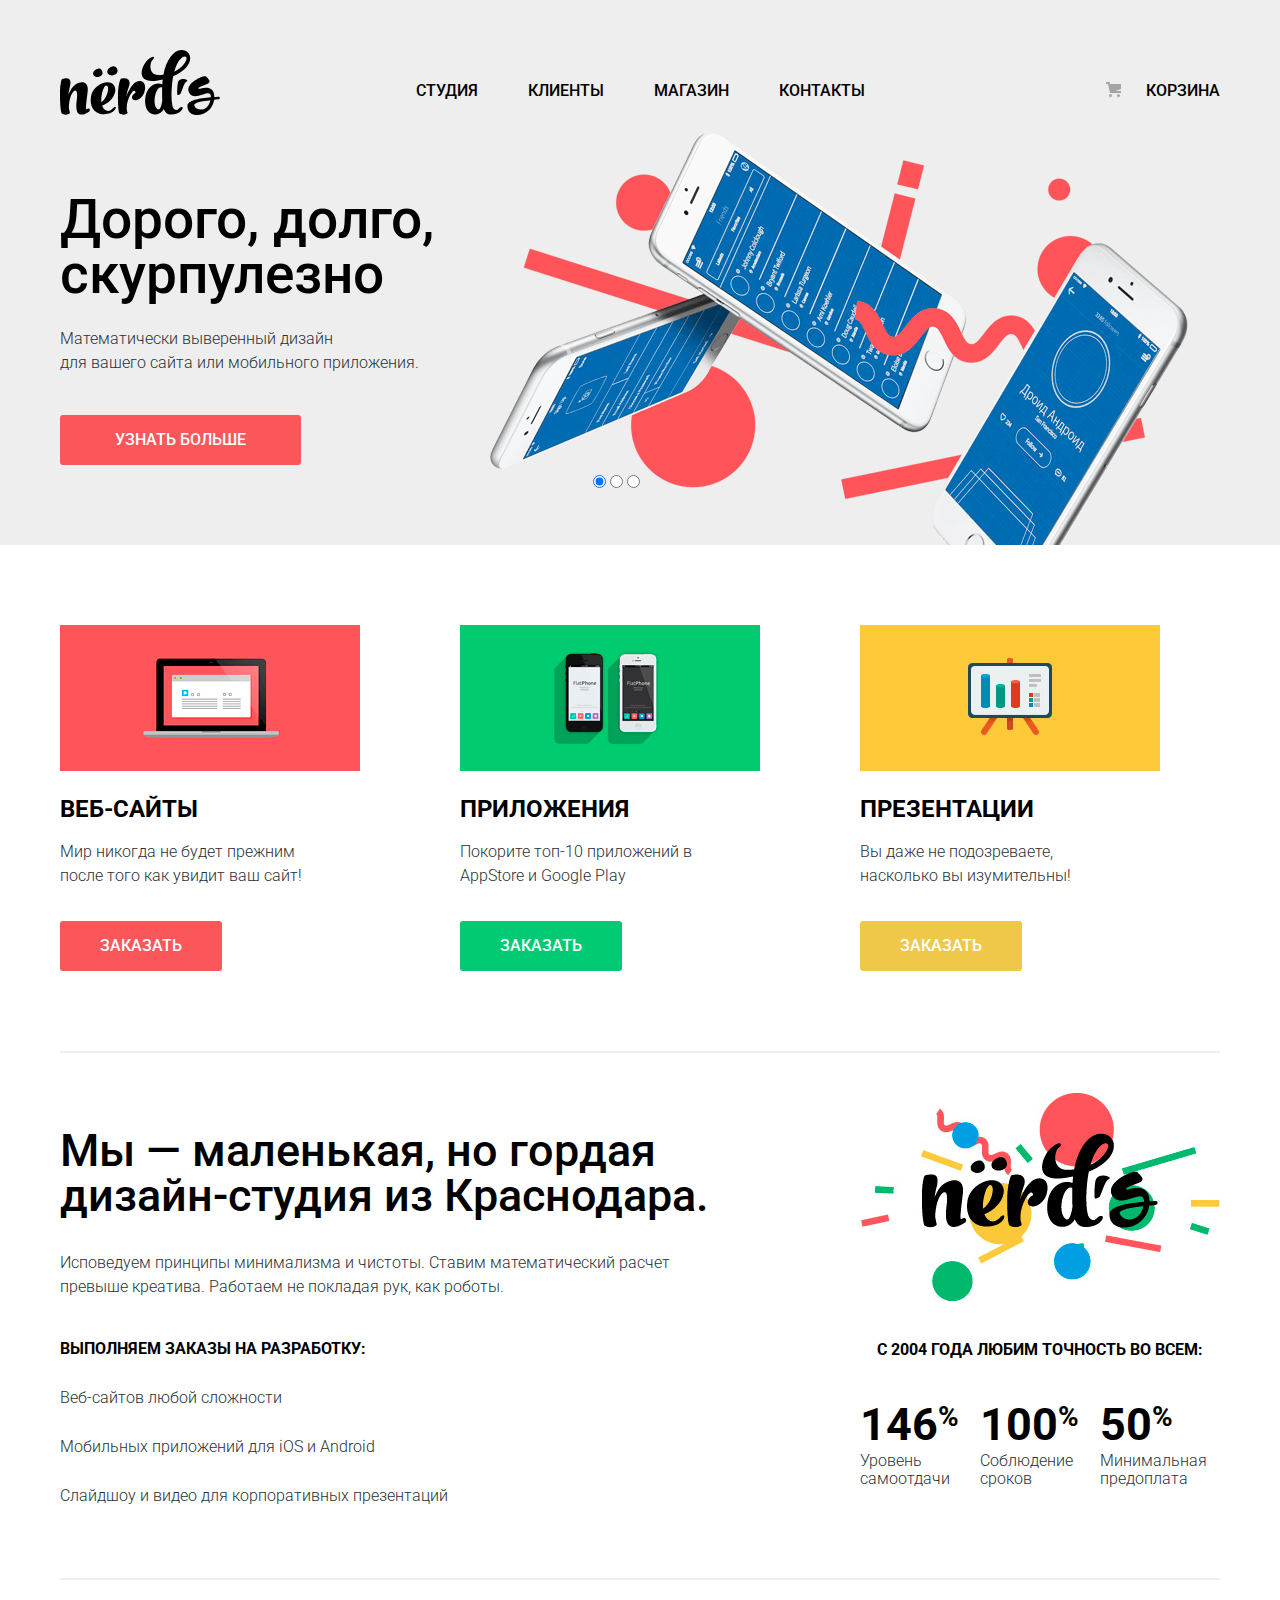
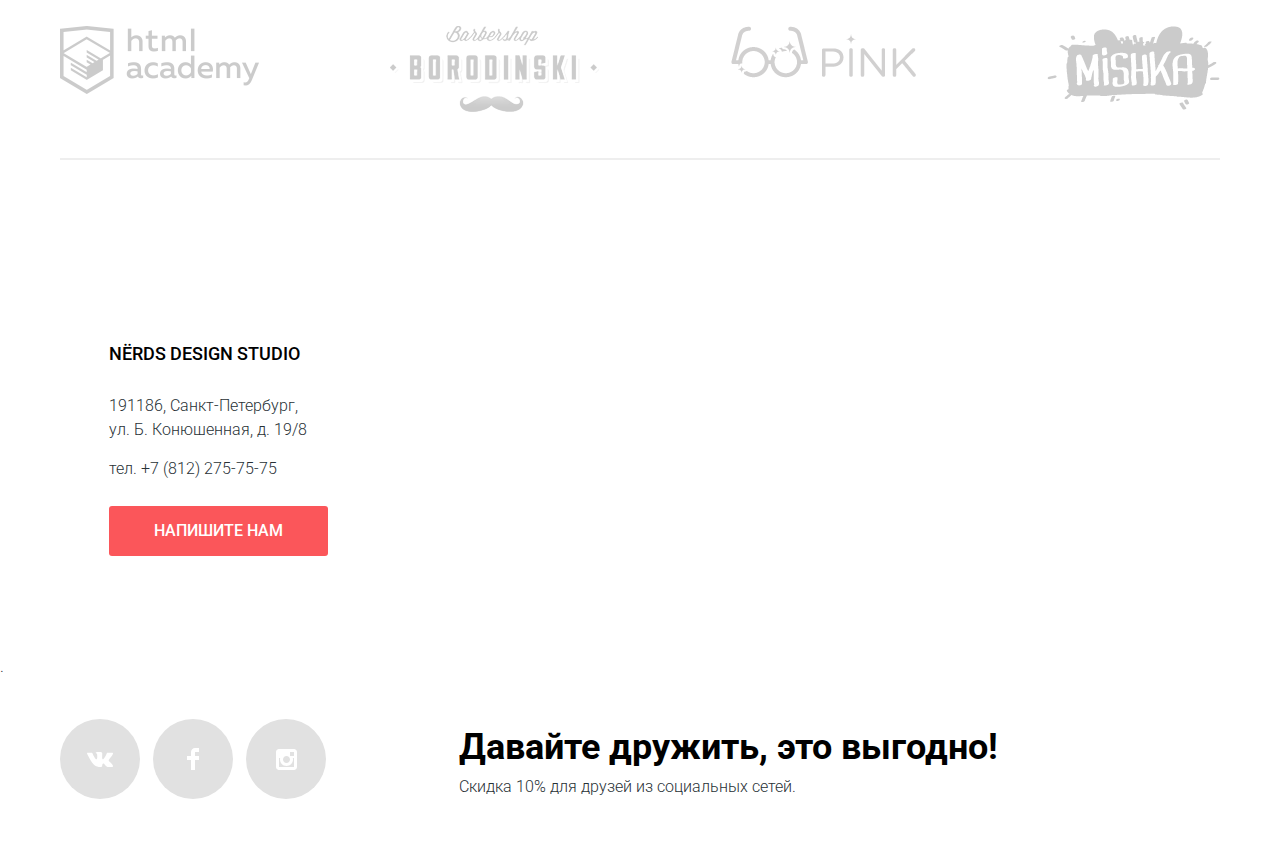
==== commit b52520a4: "доверстал страницу каталога" ====
--- a/index.html
+++ b/index.html
@@ -11,7 +11,7 @@
 
 	<header class="main-header">
 
-		<div class="conteiner main-navigation-block">
+		<div class="conteiner main-navigation-conteiner">
 
 			<div class="logo">
 				<a><img src="img/nerds-logo.svg" width="160" height="65" alt="NERDS" ></a>
@@ -219,7 +219,7 @@
 
 		<div class="conteiner">
 
-			<div class="futer-botom">
+			<div class="futer__botom">
 
 				<ul class="social-icons">
 					<li><a href="#"><img src="img/vk-icon.svg" width="26" height="15" alt="Вконтакте"></a></li>
--- a/main.css
+++ b/main.css
@@ -10,7 +10,9 @@
 	line-height: 24px;
 	font-weight: 300;
 	color: #283136;
-
+	display: flex;
+	flex-direction: column;
+	min-width: 1200px;
 }
 
 a {
@@ -133,6 +135,7 @@
 .main-navigation a,
  .user-block a {
 	color: #000000;
+	position: relative;
 }
 
 .main-navigation a:hover,
@@ -145,6 +148,36 @@
 .main-navigation a:active,
 .user-block a:active {
 	color: inherit;
+	opacity: 0.3;
+}
+
+.main-navigation a::after,
+.user-block a::after {
+	content: "";
+	position: absolute;
+	left: 0;
+	bottom: -10px;
+	height: 2px;
+	background-color: #fb565a;
+	width: 100%;
+	opacity: 0;
+}
+
+.main-navigation a:focus::after,
+.user-block a:focus::after {
+	opacity: 1;
+}
+
+.user-block a::before {
+	content: "";
+	position: absolute;
+	top: 6px;
+	left: -40px;
+	height: 40px;
+	width: 40px;
+	background-image: url(img/cart-icon.svg);
+	background-repeat: no-repeat;
+	background-position: 0 0;
 	opacity: 0.3;
 }
 
@@ -353,16 +386,21 @@
 .pagination {
 	list-style: none;
 }
-.sorting-list a {
+.sorting-controls a {
+	text-transform: uppercase;
 	color: #000000;
 	opacity: 0.3;
 }
 
-.sorting-list a:hover {
+.sorting-list {
+	font-size: 14px;
+}
+
+.sorting-controls a:hover {
 	opacity: 0.6;
 }
 
-.sorting-list a:active {
+.sorting-controls a:active {
 	opacity: 1;
 }
 
@@ -402,7 +440,7 @@
 	flex-direction: column;
 }
 
-.main-navigation-block {
+.main-navigation-conteiner {
 	display: flex;
 	align-items: center;
 	justify-content: space-between;
@@ -413,9 +451,11 @@
 	margin: 0;
 	padding: 0;
 	display: flex;	
-	width: 440px;
-	justify-content: space-between;
 	flex-wrap: wrap;
+}
+
+.main-navigation a {
+	margin: 0 25px;
 }
 
 .user-block {
@@ -617,7 +657,7 @@
 	background-color: #ffffff;
 	box-sizing: border-box;
 	margin-top: 55px;
-	width: 320px; 
+	margin-bottom: 50px;
 	min-height: 310px;
 	padding: 49px;
 }
@@ -643,14 +683,13 @@
 	position: relative;
 	min-height: 420px;
 	display: flex;
-	padding: 10px;
 	margin-top: 75px;
 }
-
-.futer-botom {
+/* сщц сети + слоган*/
+.futer__botom {
 	display: flex;
 	margin-top: 40px;
-	margin-bottom: 40px;
+	margin-bottom: 60px;
 }
 
 .social-icons {
@@ -669,4 +708,257 @@
 	align-items: center;
 	margin-right: 13px;
 }
-
+/* вн. стр. каталог*/
+.title-catalog {
+	background-color: #eeeeee;
+	min-height: 233px;
+}
+
+.title-catalog h1 {
+	text-align: center;
+	margin-top: 70px;
+}
+
+.content {
+	display: flex;
+	justify-content: space-between;
+}
+/*Фильтр*/
+
+.content-filter {
+	width: 260px;
+	margin-top: 55px;
+}
+
+.content-filter fieldset {
+	border: none;
+	margin: 0;
+	padding: 0;
+}
+
+.header-price {
+	margin-bottom: 45px;
+}
+
+.range-control {
+	display: flex;
+	justify-content: center;
+	height: 80px;
+	align-items: center;
+	
+}
+
+.range-track {
+	height: 2px;
+	width: 220px;
+	background: #d7dbdd;
+	position: relative;
+}
+
+.range-track-value {
+	height: 2px;
+	width: 150px;
+	background: #71c878;
+	position: absolute;
+	top: 0;
+	left: 0;
+}
+
+.range-btn {
+	position: absolute;
+  	bottom: -9px;
+   	width: 20px;
+  	height: 20px;
+  	cursor: pointer;
+ 	border: none;
+  	border-radius: 50%;
+  	background-color: #ababab;
+  	box-shadow:
+    inset 0 0 0 8px #ffffff,
+    0 2px 1px #dadada;
+    z-index: 1;
+}
+
+.range-btn:active {
+  outline: none;
+  transform: scale(1.1);
+}
+
+.range-btn-min {
+	left: -10px;
+}
+
+.range-btn-max {
+	left: 140px;
+}
+
+.range-nam {
+	display: flex;
+	justify-content: space-between;
+	margin-bottom: 60px;
+}
+
+.range-output {
+	width: 80px;
+	height: 38px;
+	margin-top: 15px;
+	margin-left: 10px;
+}
+
+.header-grid, .heder-fitchers {
+	margin-bottom: 15px;
+}
+
+.radio, .checkbox {
+	display: block;
+	margin-bottom: 9px;
+}
+
+ .checkbox input, .radio input {
+	height: 25px;
+	width: 25px;
+}
+
+.checkbox-label, .radio-label {
+	vertical-align: top;
+	padding-left: 10px;
+}
+
+.filter .filter-by-grid {
+	margin-bottom: 25px;
+}
+
+.filter .btn-gray {
+	padding: 15px 90px;
+	margin-top: 30px;
+}
+
+.catalog {
+	display: flex;
+	flex-direction: column;
+	margin-top: 55px;
+	width: 760px;
+}
+
+.catalog-sorting {
+	display: flex;
+	margin-bottom: 45px;
+	justify-content: space-between; 
+}
+
+.sorting-controls {
+	display: flex;
+	width: 360px;
+	justify-content: space-between;
+}
+
+.sorting-list {
+	display: flex;
+	flex-wrap: wrap;
+}
+
+.sorting-text {
+	margin-right: 20px;
+}
+
+.sorting-dir {
+	display: flex;
+	justify-content: space-between;
+	width:  40px;
+}
+
+.sorting-dir a {
+	display: inline-block;
+	width: 12px;
+	height: 12px;
+	background-color: #000000;
+  
+}
+
+.icon-down-dir {
+	clip-path: polygon(0 0, 100% 0, 50% 100%);
+}
+
+.icon-up-dir {
+	clip-path: polygon(50% 0, 100% 100%, 0 100%);
+}
+
+.catalog-items {
+	display: flex;
+	flex-wrap: wrap;
+	margin-bottom: 20px;
+}
+
+.card {
+	min-height: 616px;
+	background-color: #e9e9e9;
+	position: relative;
+	display: flex;
+	flex-direction: column;
+	justify-content: flex-end;
+	margin-bottom: 40px;
+}
+
+.card:hover {
+	background-color: #4d4d4d;
+	box-shadow: 0px 6px 15px 0px rgba(0, 1, 1, 0.25);
+}
+
+.card:nth-child(2n+1) {
+	margin-right: 40px;
+}
+.item-header {
+	display: flex;
+	min-height: 40px;
+	padding: 10px;
+	box-sizing: border-box;
+}
+
+.item-header span {
+	display: inline-block;
+	height: 10px;
+	width: 10px;
+	background-color: #ffffff;
+	border-radius: 50%;
+	margin: 5px;
+}
+
+.card-info {
+	box-sizing: border-box;
+	position: absolute;
+	width: 360px;
+	text-align: center;
+	padding: 10px;
+	background: #eeeeee;
+	opacity: 0;
+}
+
+.card:hover .card-info {
+	opacity: 1;
+}
+
+
+.card-name {
+	margin-top: 20px;
+}
+
+.card-description {
+	margin: 15px 0;
+}
+
+.card-info a {
+	padding: 13px 55px;
+	margin-bottom: 30px;
+}
+
+.pagination {
+	display: flex;
+}
+
+.pagination a {
+	display: inline-block;
+	margin-right: 10px;
+
+
+
+
